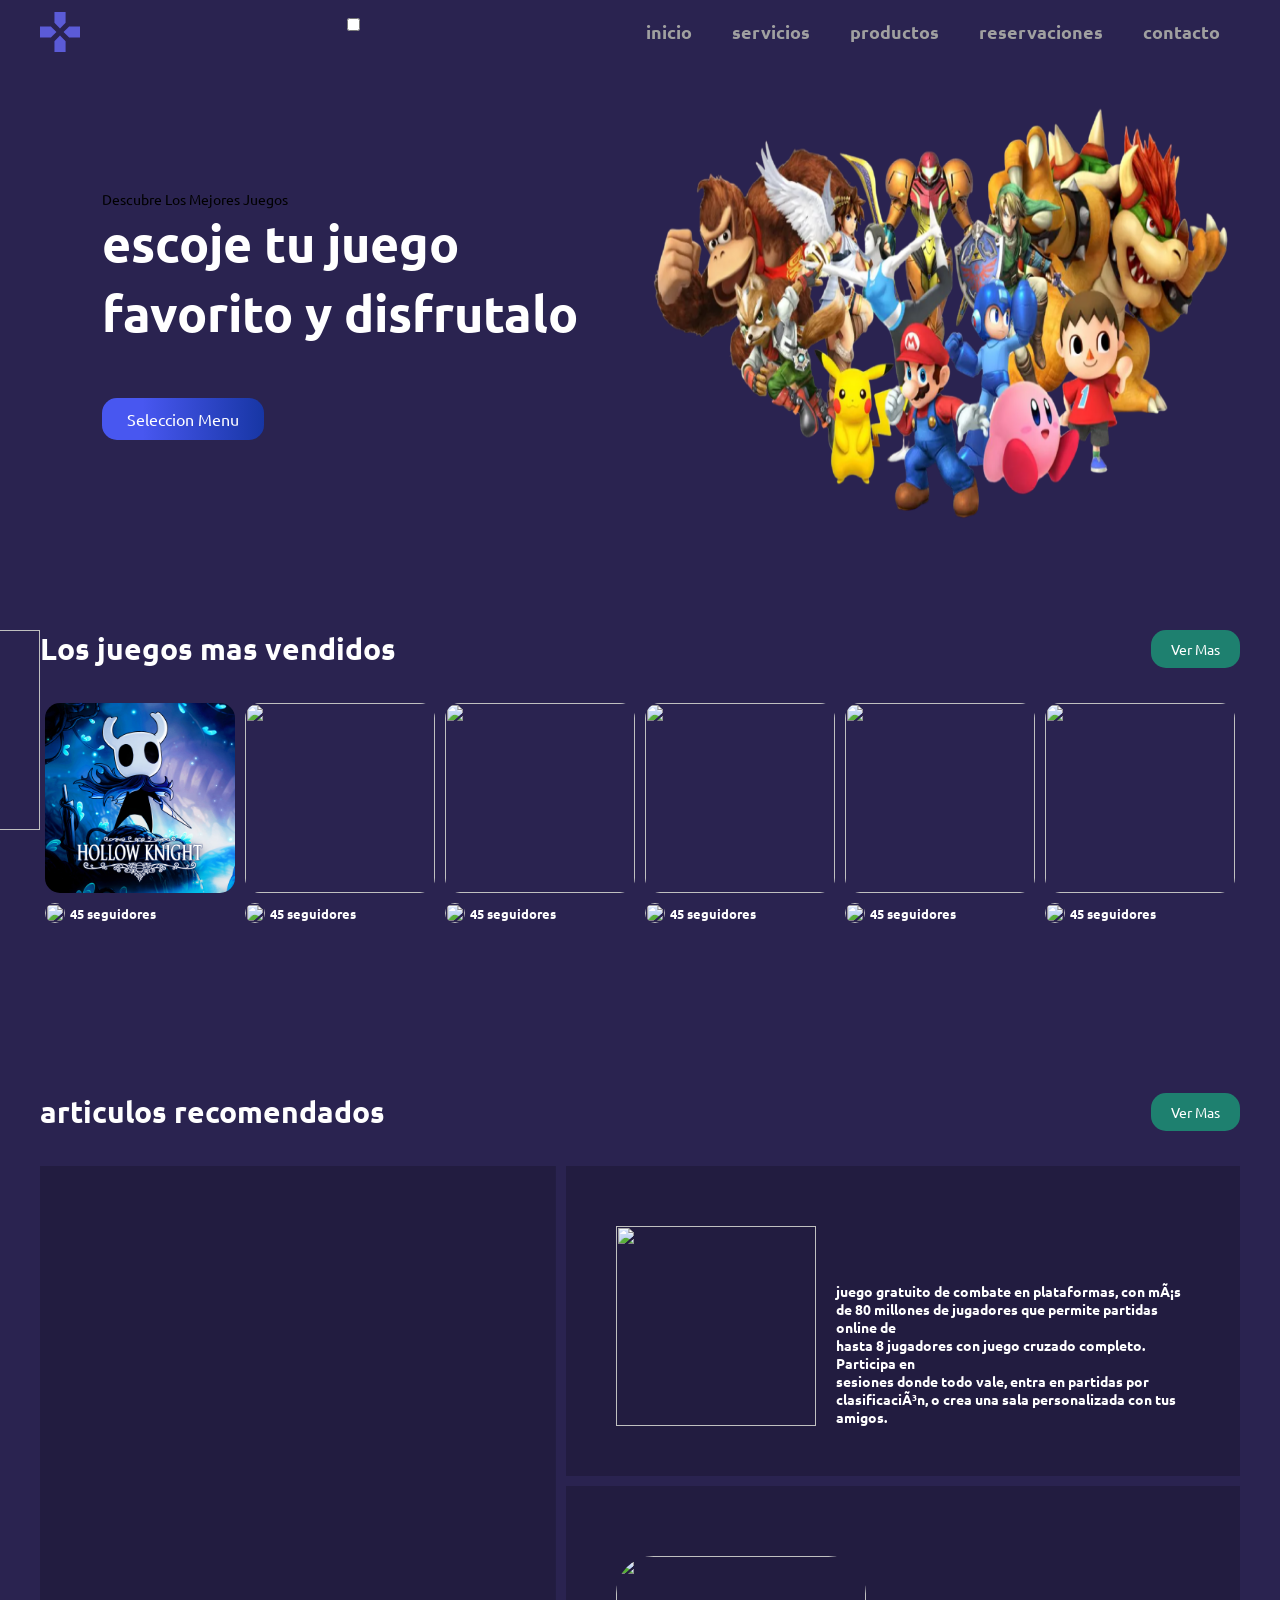
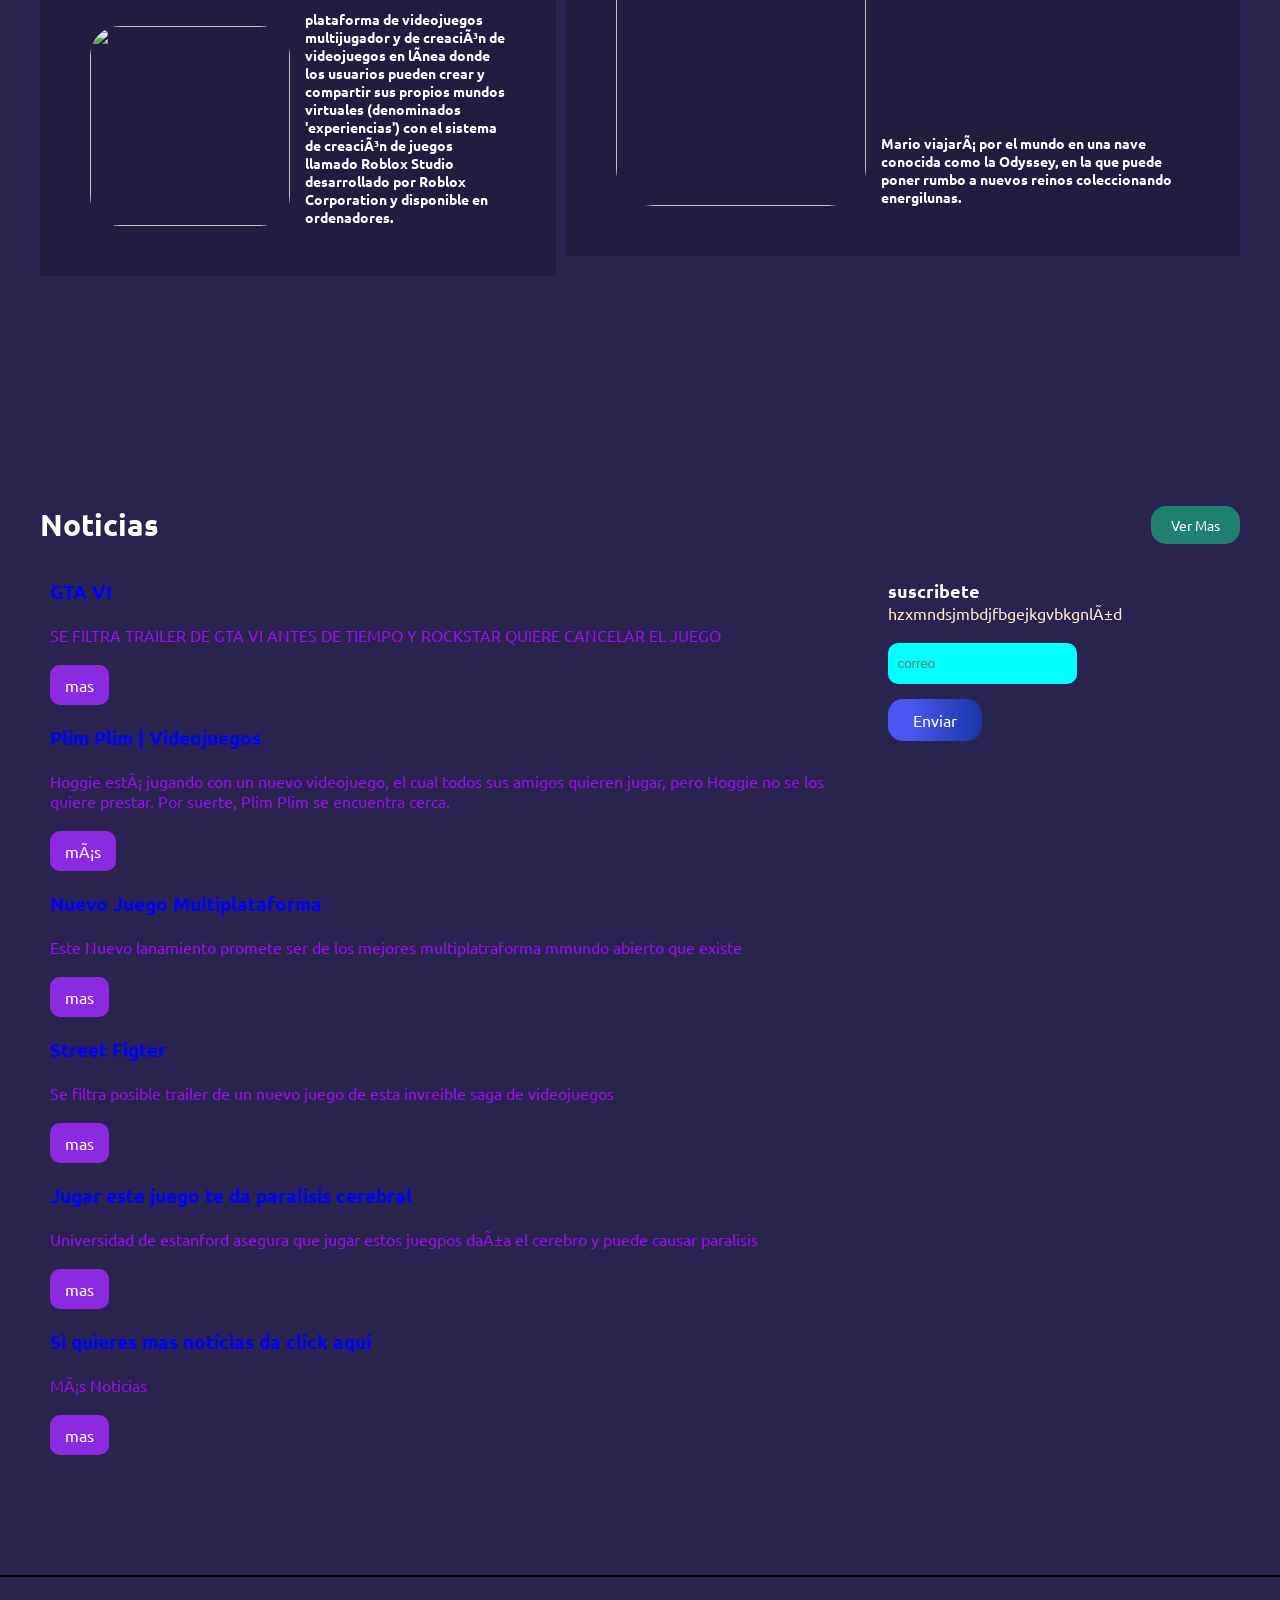
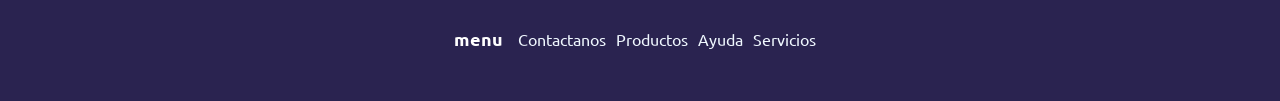
==== index.html @ b3332487 "Subo landing page de videojuegos Proyecto inicial creado con HTML y CSS para practicar diseño visual" ====
<DOCTYPE HTML>  
    <html lang="es">  
        <head>  
            <meta charset="UTF-5">  
            <meta http-equiv="X-UA-COMPATIBLE" content="IE=edge">  
            <meta name="viewport" content="width=device-width, initial-scale=1.0">  
            <title>document</title>  
        <link rel="stylesheet" href="css.css">  
        </head>  
        <body>  
           <header class="header">  
            <div class="menu container">  
                <A href="#" class="logo"><img src="images/logo.svg" alt=""></A>  
                <input type="checkbox" id="menu"/>  
                <label for="menu">  
            <img src="images/menu.png" class="menu-icono" alt="">  
        </label>  
        <nav class="navbar">  
            <ul>  
                <li><a href="#">inicio</a></li>  
                <li><a href="#">servicios</a></li>  
                <li><a href="#">productos</a></li>  
                <li><a href="#">reservaciones</a></li>  
                <li><a href="#">contacto</a></li>  
            </ul>  
        </nav>  
    </div>  
    <div class="header-content container">  
        <div class="header-txt">  
            <span>descubre los mejores juegos</span>  
            <h1>escoje tu juego <br>favorito y disfrutalo</h1>  
            <a href="#" class="btn-1">seleccion menu</a>  
        </div>  
        <div class="header-img"> 
            <img src="images/right.png" alt="">  
        </div>  
        </div>  
    </div>  
           </header>  
            <section class="games container">  
              <img class="ba" src="Images/ba.png" alt="">  
              <div class="txt">  
                <h2>Los juegos mas vendidos</h2>  
                <a href="#" class="btn-2">ver mas</a>  
              </div>  
              <div class="games-content">  
                <div class="game">  
                    <img src="Hollow.jpg" alt="">  
                    <div class="follo">  
                      <img src="Images/heart.svg" alt="">  
                      <h3>45 seguidores</h3>  
                    </div>  
                </div>  
                <div class="game">  
                    <img src="Images/g2.jpg" alt="">  
                    <div class="follo">  
                      <img src="Images/heart.svg" alt="">  
                      <h3>45 seguidores</h3>  
                    </div>  
                </div>  
                <div class="game">  
                    <img src="Images/g3.jpg" alt="">  
                    <div class="follo">  
                      <img src="Images/heart.svg" alt=""> 
                      <h3>45 seguidores</h3>  
                    </div>  
                </div>  
                <div class="game">  
                    <img src="Images/g4.jpg" alt="">  
                    <div class="follo">  
                      <img src="Images/heart.svg" alt="">  
                      <h3>45 seguidores</h3>  
                    </div>  
                </div>  
                <div class="game">  
                    <img src="Images/g5.jpg" alt="">  
                    <div class="follo">  
                      <img src="Images/heart.svg" alt="">  
                      <h3>45 seguidores</h3>  
                    </div> 
                </div>  
                <div class="game">  
                    <img src="Images/g6.jpg" alt="">  
                    <div class="follo">  
                      <img src="Images/heart.svg" alt="">  
                      <h3>45 seguidores</h3>  
                    </div>  
                </div>  
              </div>  
            </section>  
            <section class="about container">  
                <div class="txt">  
                    <h2>articulos recomendados</h2>  
                    <a href="#" class="btn-2">ver mas</a>  
                </div>   
             <div class="about-content">  
                <div class="about-1" >  
                    <img src="https://th.bing.com/th/id/R.17e11e2ec223cbcc579d21d61882bbfc?rik=LZdtFxlEjR3U7g&pid=ImgRaw&r=0 " alt="">  
                    <h3>  
                        plataforma de videojuegos multijugador y de creación de videojuegos en línea donde los usuarios pueden crear y compartir  
                        sus propios mundos virtuales (denominados 'experiencias') 
                        con el sistema de creación de juegos llamado Roblox Studio desarrollado por Roblox Corporation y disponible en ordenadores. 
                    </h3>  
                </div>  
            <div class="about-2">  
                <div class="about-in1">  
                    <img src="https://th.bing.com/th/id/R.16b17fae5c37e7edd2fd2500fa92f9f0?rik=dknjTC752KZqug&pid=ImgRaw&r=0" alt="">  
                    <h3>  
                        juego gratuito de combate en plataformas, con más de 80 millones de jugadores que permite partidas online de<br> 
                        hasta 8 jugadores con juego cruzado completo. Participa en<br> 
                        sesiones donde todo vale, entra en partidas por clasificación, o crea una sala personalizada con tus amigos. 
                    </h3>  
                </div>  
                <div class="about-in2">  
                    <img src="https://th.bing.com/th/id/OIP.fhoIs8cvXvjyx6kWpCyKAwHaEt?rs=1&pid=ImgDetMain" alt="">  
                    <h3>  
                        Mario viajará por el mundo en una nave conocida como la Odyssey, 
                        en la que puede poner rumbo a nuevos reinos coleccionando energilunas. 
                    </h3>  
                </div>  
            </div>   
            </div>  
            </section>  
            <section class="news container">  
                <div class="txt">  
                    <h2>Noticias</h2> 
                    <a href="#" class="btn-2">ver mas</a>  
                </div>  

 

                <div class="news-content">  

 

                    <div class="news-txt">  

 

                        <div class="news-1">  

 

                        <img src="Images/n1.jpg" alt="">  

 

                        <div class="news-right">  

 

                            <h3>GTA VI </h3>  

 

                            <p>  

 

                                SE FILTRA TRAILER DE GTA VI ANTES DE TIEMPO Y ROCKSTAR QUIERE CANCELAR EL JUEGO  

 

                            </p>  

 

                            <a href="#" class="btn-3">mas</a>  

 

                        </div>  

 

                    </div>  

 

                    <div class="news-1">  

 

                        <img src="Images/n2.jpg" alt="">  

 

                        <div class="news-right">  

 

                            <h3>Plim Plim | Videojuegos 

                            </h3>  

 

                            <p>  

 

                                Hoggie está jugando con un nuevo videojuego, el cual todos sus amigos quieren jugar, pero Hoggie no se los quiere prestar. Por suerte, Plim Plim se encuentra cerca.  

 

                            </p>  

 

                            <a href="#" class="btn-3">más</a>  

 

                        </div>  

 

                    </div>  

 

                    <div class="news-1">  

 

                        <img src="Images/n3.jpg" alt="">  

 

                        <div class="news-right">  

 

                            <h3>Nuevo Juego Multiplataforma</h3>  

 

                            <p>  

 

                                Este Nuevo lanamiento promete ser de los mejores multiplatraforma mmundo abierto que existe 

                            </p>  

 

                            <a href="#" class="btn-3">mas</a>  

 

                        </div>  

 

                    </div>  

 

                    <div class="news-1">  

 

                        <img src="Images/n4.jpg" alt="">  

 

                        <div class="news-right">  

 

                            <h3>Street Figter </h3>  

 

                            <p>  

 

                                Se filtra posible trailer de un nuevo juego de esta invreible saga de videojuegos  

 

                            </p>  

 

                            <a href="#" class="btn-3">mas</a>  

 

                        </div>  

 

                    </div>  

 

                    <div class="news-1">  

 

                        <img src="Images/n5.jpg" alt="">  

 

                        <div class="news-right">  

 

                            <h3>Jugar este juego te da paralisis cerebral</h3>  

 

                            <p>  

 

                               Universidad de estanford asegura que jugar estos juegpos daña el cerebro y puede causar paralisis 

 

                            </p>  

 

                            <a href="#" class="btn-3">mas</a>  

 

                        </div>  
                    </div>  
                    <div class="news-1">  
                        <img src="" alt="">  
                        <div class="news-right">  
                            <h3>Si quieres mas noticias da click aqui</h3>  
                            <p>  
                                Más Noticias  
                            </p>  
                            <a href="#" class="btn-3">mas</a>  
                        </div>  
                    </div>  
                    </div>  
                    <div class="news-form">  
                        <h3>suscribete</h3>  
                        <p>  
                            hzxmndsjmbdjfbgejkgvbkgnlñd 
                        </p>  
                        <form>  
                            <input type="email" placeholder="correo">  
                            <a href="#" class="btn-1">enviar</a>  
                        </form>  
                    </div>  
                </div>  
            </section>  
            <hr>  
            <footer class="footer container">  
                <h3>menu</h3>  
                <ul>  
                    <li><a href="#">Contactanos</a></li>  
                    <li><a href="#">Productos</a></li>  
                    <li><a href="#">Ayuda</a></li>  
                    <li><a href="#">Servicios</a></li>  
                </ul>  
            </footer>   
        </body>  
</html>
---- css.css ----
@import url('https://fonts.googleapis.com/css2?family=Jersey+25&family=Oswald:wght@200..700&family=Ubuntu:ital,wght@0,300;0,400;0,500;0,700;1,300;1,400;1,500;1,700&display=swap');

* {
    margin: 0;
    padding: 0;
    box-sizing: border-box;
    text-decoration: none;
    list-style: none;
}

body {
    font-family: "Ubuntu", sans-serif;
    background-color: #261f4dfa;
}

.container {
    max-width: 1200px;
    margin: 0 auto;
}

.header {
    background-image: url(https://th.bing.com/th/id/OIP.W6epAGz4BQ7V-5rC-h4x8gHaEK?rs=1&pid=ImgDetMain);
    background-position: center bottom;
    background-repeat: no-repeat;
    background-size: cover;
    display: flex;
    align-items: center;
    min-height: 70vh;
}

.menu {
    position: absolute;
    top: 0;
    left: 0;
    right: 0;
    display: flex;
    align-items: center;
    justify-content: space-between;
}

.menu .navbar ul li {
    position: relative;
    float: left;
}

.menu .navbar ul li a {
    font-size: 18px;
    padding: 20px;
    color: #a0a0a0;
    display: block;
    font-weight: 600;
}

.menu .navbar ul li a:hover {
    color: rgb(201, 166, 14);
}

.menu-icono {
    width: 25px;
}

.menu label {
    cursor: pointer;
    display: none;
}

.header-content {
    display: flex;
    align-items: center;
}

.header-txt {
    width: 50%;
}

.header-txt span {
    font-size: 14px;
    color: black;
    text-transform: capitalize;
}

.header-txt h1 {
    font-size: 50px;
    line-height: 70px;
    color: white;
    margin-bottom: 50px;
}

.btn-1 {
    display: inline-block;
    padding: 11px 25px;
    text-transform: capitalize;
    color: white;
    background: linear-gradient(
        90deg,
        rgba(72, 87, 240, 1) 25%,
        rgba(23, 54, 164, 1) 100%
    );
    border-radius: 15px;
}

.header-img {
    width: 50%;
}

.header-img img {
    border-radius: 15%;
    height: 500px;
    width: 600px;
}

.games {
    padding: 0 0 50px 0;
    position: relative;
}

.ba {
    width: 250px;
    height: 200px;
    position: absolute;
    left: -250px;
    z-index: -1;
}

.txt {
    display: flex;
    align-items: center;
    justify-content: space-between;
    margin-bottom: 35px;
}

.txt h2 {
    font-size: 30px;
    color: white;
}

.games-content {
    display: flex;
}

.game img {
    margin: 0 5px;
    width: 190px;
    border-radius: 15px;
}

.follo {
    margin-top: 10px;
    display: flex;
    align-items: center;
}

.follo img {
    width: 20px;
}

.follo h3 {
    color: white;
    font-size: 13px;
}

.btn-2 {
    display: inline-block;
    padding: 10px 20px;
    background-color: rgb(30, 128, 111);
    color: white;
    font-size: 14px;
    text-transform: capitalize;
    border-radius: 15px;
}

/* About */

.about {
    padding: 120px 0;
}

.about-content {
    display: flex;
}

.about-1 {
    width: 70%;
    background-image: linear-gradient(
        rgba(0, 0, 0, 0.2),
        rgba(0, 0, 0, 0.2)
    ), url(https://th.bing.com/th?id=OIF.WXCmYCtsEUe0hRF%2bIf%2bKBA&rs=1&pid=ImgDetMain);
    background-position: center center;
    background-repeat: no-repeat;
    background-size: cover;
    padding: 50px;
    display: flex;
    align-items: end;
    height: 710px;
    margin-bottom: 10px;
}

.about-1 img {
    border-radius: 15%;
    width: 200px;
}

.about-1 h3 {
    font-size: 14px;
    color: white;
    margin-left: 15px;
}

.about-2 {
    width: 1200px;
    margin-left: 10px;
}

.about-in1 {
    background-image: linear-gradient(
        rgba(0, 0, 0, 0.2),
        rgba(0, 0, 0, 0.2)
    ), url(https://th.bing.com/th/id/R.0557a0026e5b852495b487da1f0e2bef?rik=xLrku5mPx3csLA&pid=ImgRaw&r=0);
    background-position: center center;
    background-repeat: no-repeat;
    background-size: cover;
    padding: 50px;
    display: flex;
    align-items: end;
    height: 310px;
    margin-bottom: 10px;
}

.about-in1 img {
    width: 200px;
    height: 200px;
}

.about-in1 h3 {
    font-size: 14px;
    color: white;
    margin-left: 20px;
}

.about-in2 {
    background-image: linear-gradient(
        rgba(0, 0, 0, 0.2),
        rgba(0, 0, 0, 0.2)
    ), url(https://th.bing.com/th/id/OIP.byUlwqlRcIad39Aial6j9QHaEc?rs=1&pid=ImgDetMain);
    background-position: center center;
    background-repeat: no-repeat;
    background-size: cover;
    padding: 50px;
    display: flex;
    align-items: end;
    height: 370px;
    margin-bottom: 10px;
}

.about-in2 img {
    width: 250px;
    border-radius: 15%;
}

.about-in2 h3 {
    font-size: 14px;
    color: white;
    margin-left: 15px;
}

/* News */

.news {
    padding: 100px 0;
}

.news-content {
    display: flex;
}

.news-txt {
    width: 70%;
    margin-right: 25px;
}

.news-1 {
    display: flex;
    margin-bottom: 20px;
}

.news-1 img {
    border-radius: 15px;
}

.news-form {
    width: 30%;
}

.news-right {
    margin-left: 10px;
}

.news-right h3 {
    color: blue;
    margin-bottom: 20px;
}

.news-right p {
    font-size: 16px;
    color: rgb(150, 16, 240);
    margin-bottom: 20px;
}

.btn-3 {
    display: inline-block;
    padding: 10px 15px;
    color: white;
    background-color: blueviolet;
    border-radius: 10px;
}

.news-form h3 {
    font-size: 18px;
    color: white;
}

.news-form p {
    font-size: 16px;
    color: blanchedalmond;
    margin-bottom: 20px;
}

input {
    padding: 13px 10px;
    outline: none;
    background-color: aqua;
    border: none;
    border-radius: 10px;
    margin-bottom: 15px;
    color: white;
    display: block;
}

hr {
    border: 1px solid black;
}

/* Footer */

.footer {
    padding: 50px 0;
    display: flex;
    align-items: center;
    justify-content: center;
}

.footer h3 {
    color: white;
    font-size: 18px;
    margin-right: 15px;
}

.footer ul {
    display: flex;
}

.footer a {
    color: aliceblue;
    text-transform: capitalize;
    margin-right: 10px;
}

.footer a:hover {
    color: white;
}

@media (max-width: 991px) {
    .menu {
        padding: 30px;
    }

    .menu label {
        display: initial;
    }

    .menu .navbar {
        position: absolute;
        top: 100%;
        left: 0;
        right: 0;
        background-color: slategrey;
        display: none;
    }

    .menu .navbar ul li {
        width: 100%;
    }

    #menu:checked ~ .navbar {
        display: initial;
    }

    .header {
        min-height: 0vh;
    }

    .header-content {
        flex-direction: column;
        padding: 100px 30px 30px 30px;
    }

    .header-txt {
        width: 100%;
        text-align: center;
    }

    .header-txt h1 {
        margin-bottom: 15px;
    }

    .header-img {
        width: 100%;
    }

    .header-img img {
        width: 100px;
        height: 300px;
    }

    .games {
        padding: 30px;
    }

    .ba {
        display: none;
    }

    .games-content {
        flex-direction: column;
        align-items: center;
    }

    .game {
        margin-bottom: 15px;
    }

    .btn-2 {
        width: 110px;
    }

    .about {
        padding: 30px;
    }

    .about-content {
        flex-direction: column;
    }

    .about-1 {
        width: 100%;
        margin-bottom: 10px;
    }

    .about-2 {
        width: 100%;
        margin-left: 0;
    }

    .news {
        padding: 30px;
    }

    .news-content {
        flex-direction: column;
    }

    .news-txt {
        width: 100%;
        margin-right: 0;
    }

    .news-form {
        width: 100%;
        text-align: center;
        display: flex;
        flex-direction: column;
        align-items: center;
    }

    .news-1 {
        flex-direction: column;
    }
}
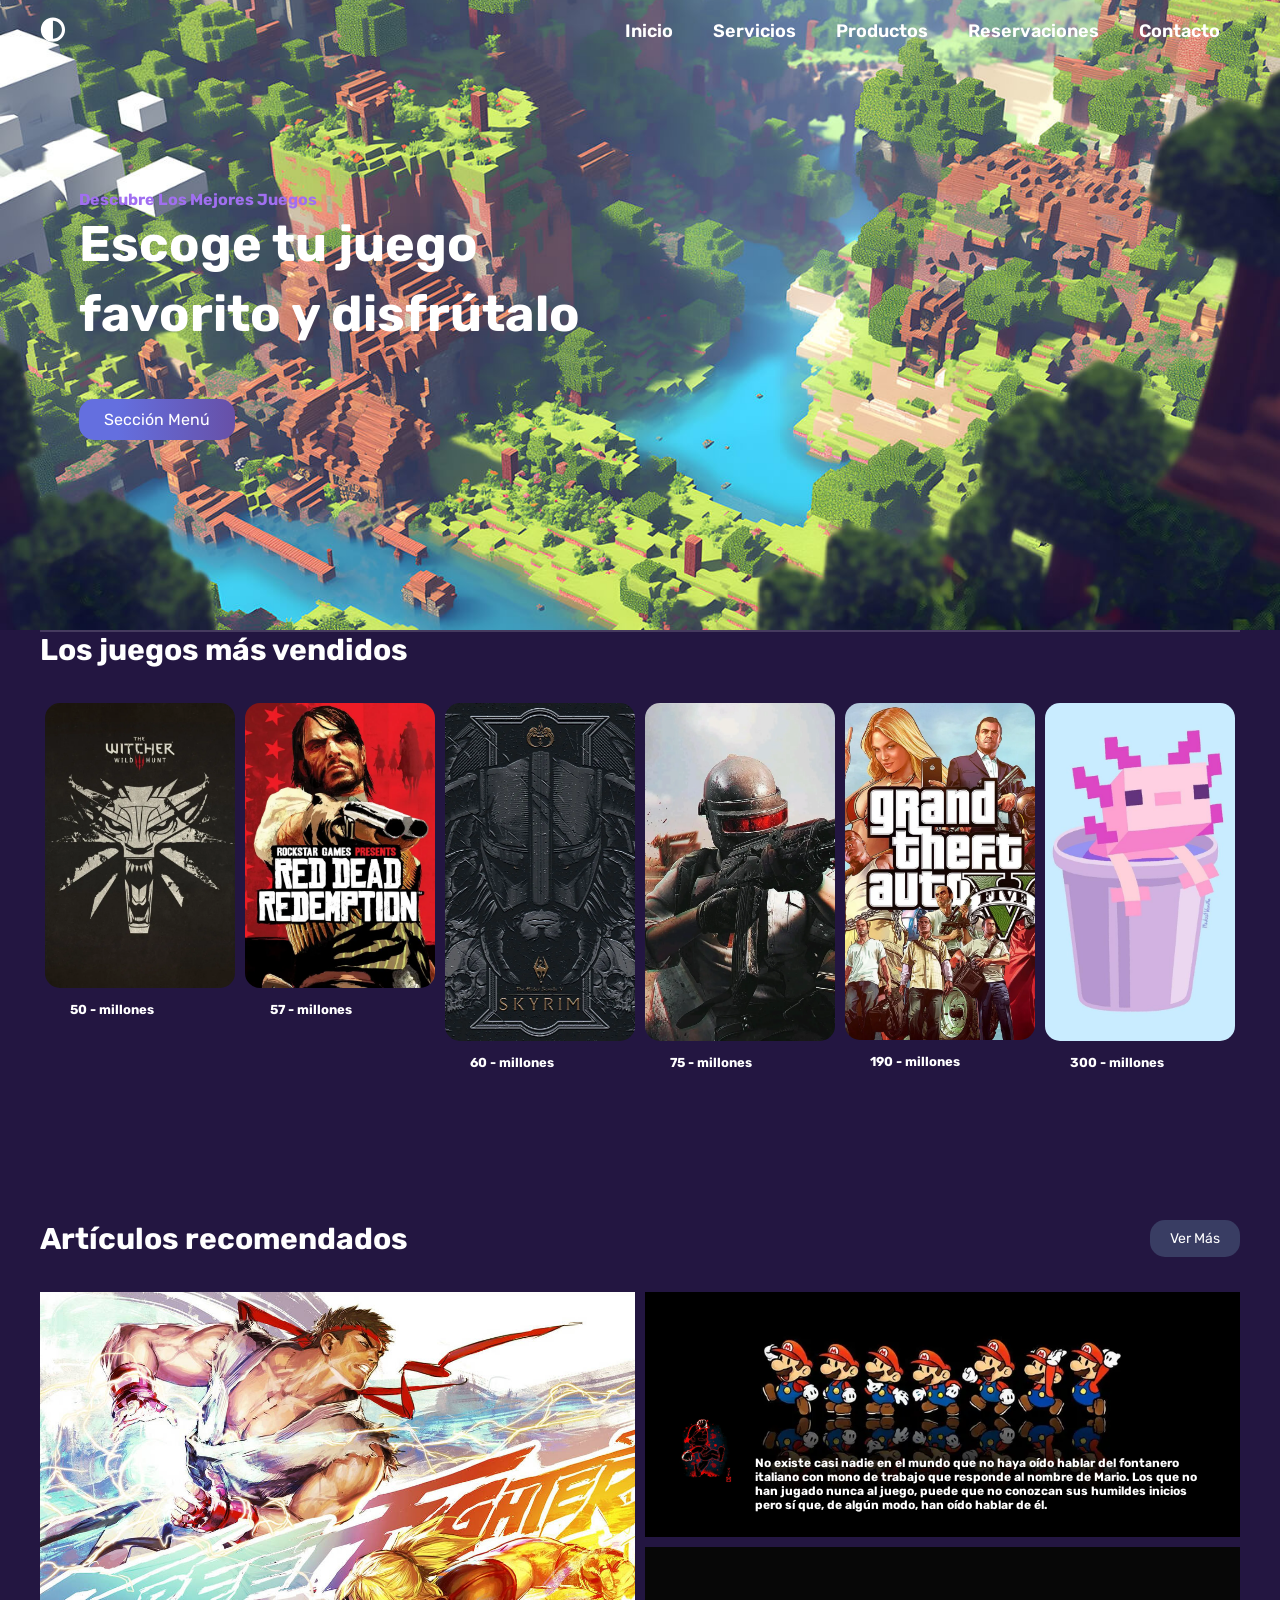
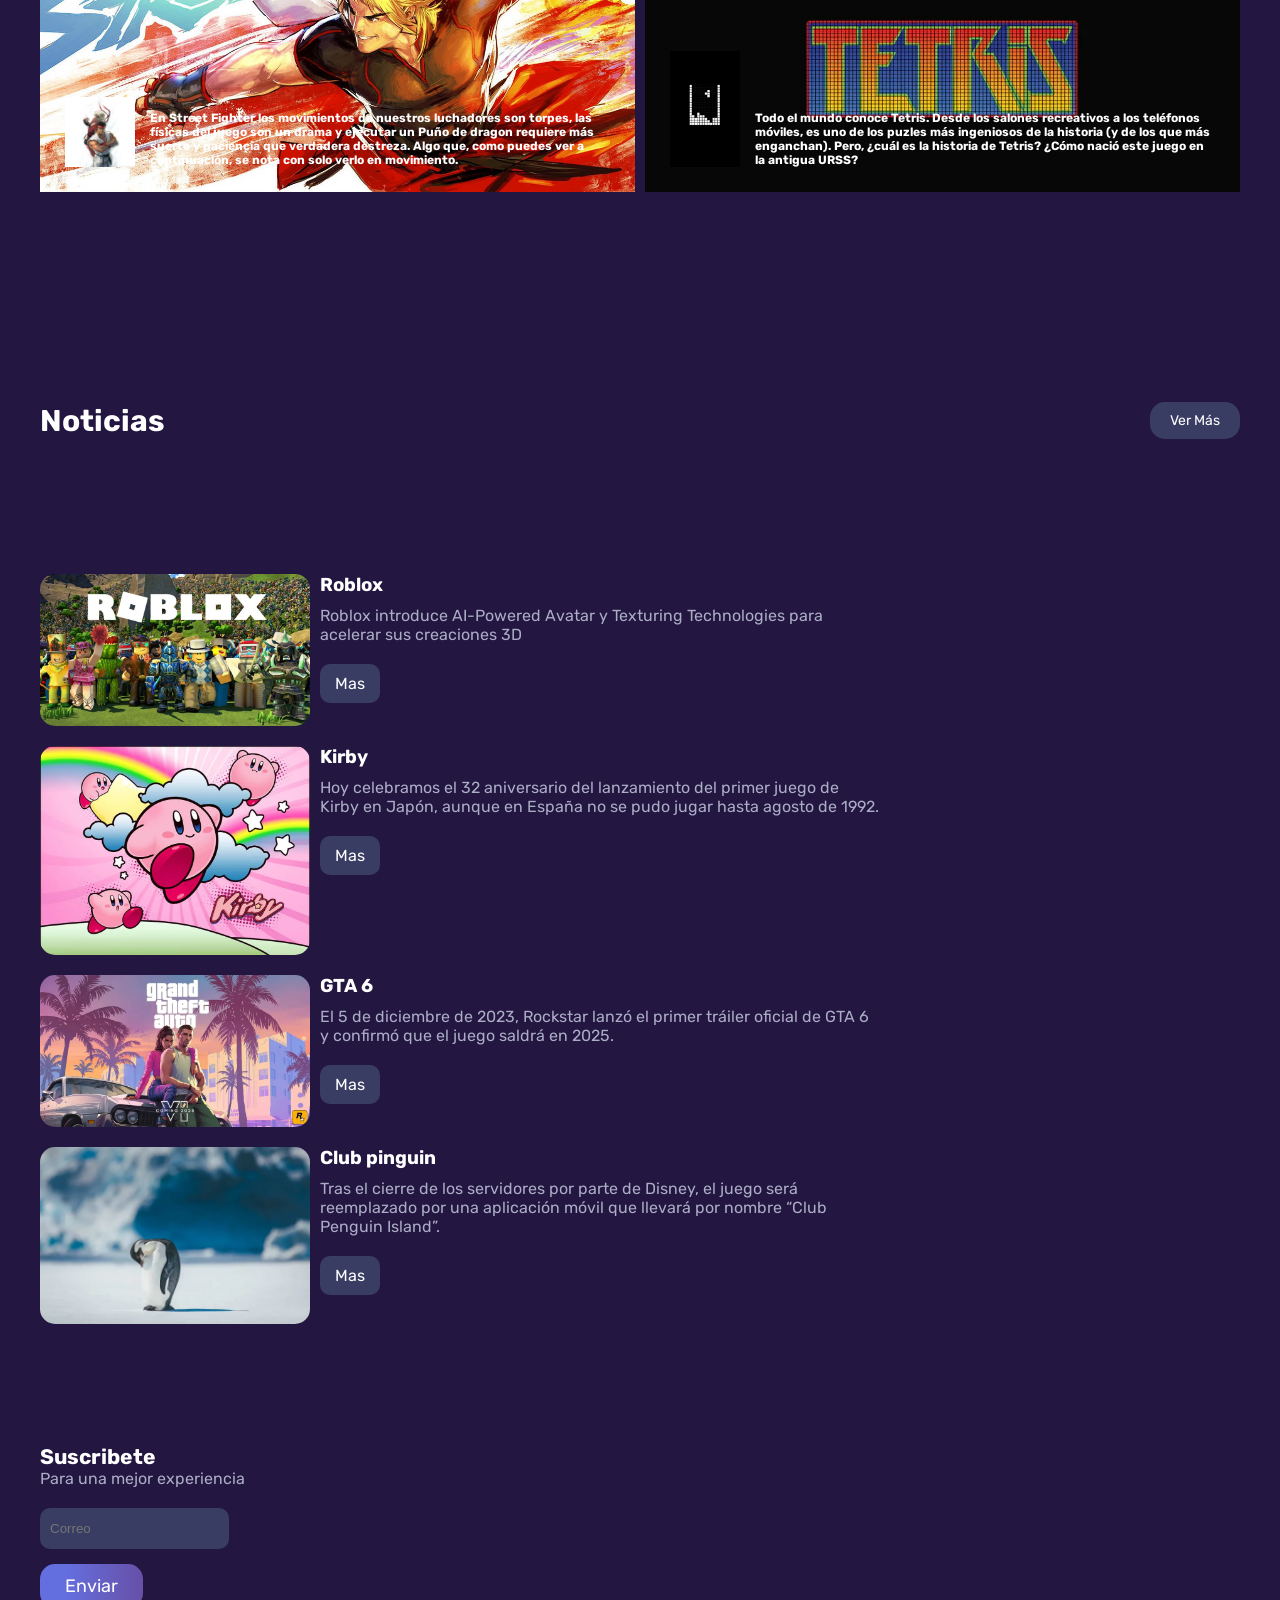
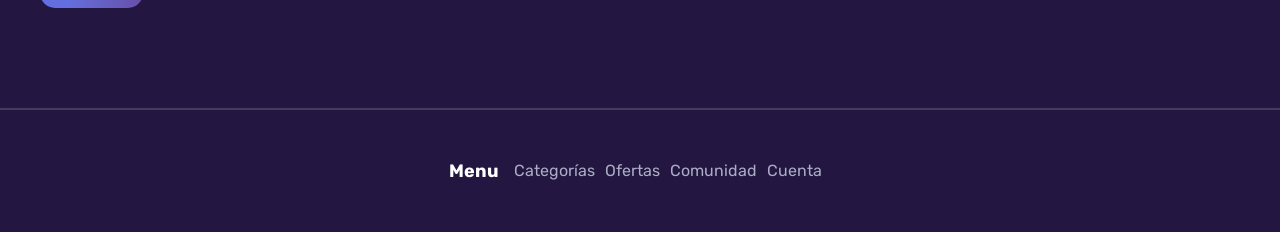
==== commit c4b3e1d7: "Add files via upload" ====
--- a/index.html
+++ b/index.html
@@ -1,368 +1,209 @@
-<DOCTYPE HTML>  
-    <html lang="es">  
-        <head>  
-            <meta charset="UTF-5">  
-            <meta http-equiv="X-UA-COMPATIBLE" content="IE=edge">  
-            <meta name="viewport" content="width=device-width, initial-scale=1.0">  
-            <title>document</title>  
-        <link rel="stylesheet" href="css.css">  
-        </head>  
-        <body>  
-           <header class="header">  
-            <div class="menu container">  
-                <A href="#" class="logo"><img src="images/logo.svg" alt=""></A>  
-                <input type="checkbox" id="menu"/>  
-                <label for="menu">  
-            <img src="images/menu.png" class="menu-icono" alt="">  
-        </label>  
-        <nav class="navbar">  
-            <ul>  
-                <li><a href="#">inicio</a></li>  
-                <li><a href="#">servicios</a></li>  
-                <li><a href="#">productos</a></li>  
-                <li><a href="#">reservaciones</a></li>  
-                <li><a href="#">contacto</a></li>  
-            </ul>  
-        </nav>  
-    </div>  
-    <div class="header-content container">  
-        <div class="header-txt">  
-            <span>descubre los mejores juegos</span>  
-            <h1>escoje tu juego <br>favorito y disfrutalo</h1>  
-            <a href="#" class="btn-1">seleccion menu</a>  
-        </div>  
-        <div class="header-img"> 
-            <img src="images/right.png" alt="">  
-        </div>  
-        </div>  
-    </div>  
-           </header>  
-            <section class="games container">  
-              <img class="ba" src="Images/ba.png" alt="">  
-              <div class="txt">  
-                <h2>Los juegos mas vendidos</h2>  
-                <a href="#" class="btn-2">ver mas</a>  
-              </div>  
-              <div class="games-content">  
-                <div class="game">  
-                    <img src="Hollow.jpg" alt="">  
-                    <div class="follo">  
-                      <img src="Images/heart.svg" alt="">  
-                      <h3>45 seguidores</h3>  
-                    </div>  
-                </div>  
-                <div class="game">  
-                    <img src="Images/g2.jpg" alt="">  
-                    <div class="follo">  
-                      <img src="Images/heart.svg" alt="">  
-                      <h3>45 seguidores</h3>  
-                    </div>  
-                </div>  
-                <div class="game">  
-                    <img src="Images/g3.jpg" alt="">  
-                    <div class="follo">  
-                      <img src="Images/heart.svg" alt=""> 
-                      <h3>45 seguidores</h3>  
-                    </div>  
-                </div>  
-                <div class="game">  
-                    <img src="Images/g4.jpg" alt="">  
-                    <div class="follo">  
-                      <img src="Images/heart.svg" alt="">  
-                      <h3>45 seguidores</h3>  
-                    </div>  
-                </div>  
-                <div class="game">  
-                    <img src="Images/g5.jpg" alt="">  
-                    <div class="follo">  
-                      <img src="Images/heart.svg" alt="">  
-                      <h3>45 seguidores</h3>  
-                    </div> 
-                </div>  
-                <div class="game">  
-                    <img src="Images/g6.jpg" alt="">  
-                    <div class="follo">  
-                      <img src="Images/heart.svg" alt="">  
-                      <h3>45 seguidores</h3>  
-                    </div>  
-                </div>  
-              </div>  
-            </section>  
-            <section class="about container">  
-                <div class="txt">  
-                    <h2>articulos recomendados</h2>  
-                    <a href="#" class="btn-2">ver mas</a>  
-                </div>   
-             <div class="about-content">  
-                <div class="about-1" >  
-                    <img src="https://th.bing.com/th/id/R.17e11e2ec223cbcc579d21d61882bbfc?rik=LZdtFxlEjR3U7g&pid=ImgRaw&r=0 " alt="">  
-                    <h3>  
-                        plataforma de videojuegos multijugador y de creación de videojuegos en línea donde los usuarios pueden crear y compartir  
-                        sus propios mundos virtuales (denominados 'experiencias') 
-                        con el sistema de creación de juegos llamado Roblox Studio desarrollado por Roblox Corporation y disponible en ordenadores. 
-                    </h3>  
-                </div>  
-            <div class="about-2">  
-                <div class="about-in1">  
-                    <img src="https://th.bing.com/th/id/R.16b17fae5c37e7edd2fd2500fa92f9f0?rik=dknjTC752KZqug&pid=ImgRaw&r=0" alt="">  
-                    <h3>  
-                        juego gratuito de combate en plataformas, con más de 80 millones de jugadores que permite partidas online de<br> 
-                        hasta 8 jugadores con juego cruzado completo. Participa en<br> 
-                        sesiones donde todo vale, entra en partidas por clasificación, o crea una sala personalizada con tus amigos. 
-                    </h3>  
-                </div>  
-                <div class="about-in2">  
-                    <img src="https://th.bing.com/th/id/OIP.fhoIs8cvXvjyx6kWpCyKAwHaEt?rs=1&pid=ImgDetMain" alt="">  
-                    <h3>  
-                        Mario viajará por el mundo en una nave conocida como la Odyssey, 
-                        en la que puede poner rumbo a nuevos reinos coleccionando energilunas. 
-                    </h3>  
-                </div>  
-            </div>   
-            </div>  
-            </section>  
-            <section class="news container">  
-                <div class="txt">  
-                    <h2>Noticias</h2> 
-                    <a href="#" class="btn-2">ver mas</a>  
-                </div>  
-
- 
-
-                <div class="news-content">  
-
- 
-
-                    <div class="news-txt">  
-
- 
-
-                        <div class="news-1">  
-
- 
-
-                        <img src="Images/n1.jpg" alt="">  
-
- 
-
-                        <div class="news-right">  
-
- 
-
-                            <h3>GTA VI </h3>  
-
- 
-
-                            <p>  
-
- 
-
-                                SE FILTRA TRAILER DE GTA VI ANTES DE TIEMPO Y ROCKSTAR QUIERE CANCELAR EL JUEGO  
-
- 
-
-                            </p>  
-
- 
-
-                            <a href="#" class="btn-3">mas</a>  
-
- 
-
-                        </div>  
-
- 
-
-                    </div>  
-
- 
-
-                    <div class="news-1">  
-
- 
-
-                        <img src="Images/n2.jpg" alt="">  
-
- 
-
-                        <div class="news-right">  
-
- 
-
-                            <h3>Plim Plim | Videojuegos 
-
-                            </h3>  
-
- 
-
-                            <p>  
-
- 
-
-                                Hoggie está jugando con un nuevo videojuego, el cual todos sus amigos quieren jugar, pero Hoggie no se los quiere prestar. Por suerte, Plim Plim se encuentra cerca.  
-
- 
-
-                            </p>  
-
- 
-
-                            <a href="#" class="btn-3">más</a>  
-
- 
-
-                        </div>  
-
- 
-
-                    </div>  
-
- 
-
-                    <div class="news-1">  
-
- 
-
-                        <img src="Images/n3.jpg" alt="">  
-
- 
-
-                        <div class="news-right">  
-
- 
-
-                            <h3>Nuevo Juego Multiplataforma</h3>  
-
- 
-
-                            <p>  
-
- 
-
-                                Este Nuevo lanamiento promete ser de los mejores multiplatraforma mmundo abierto que existe 
-
-                            </p>  
-
- 
-
-                            <a href="#" class="btn-3">mas</a>  
-
- 
-
-                        </div>  
-
- 
-
-                    </div>  
-
- 
-
-                    <div class="news-1">  
-
- 
-
-                        <img src="Images/n4.jpg" alt="">  
-
- 
-
-                        <div class="news-right">  
-
- 
-
-                            <h3>Street Figter </h3>  
-
- 
-
-                            <p>  
-
- 
-
-                                Se filtra posible trailer de un nuevo juego de esta invreible saga de videojuegos  
-
- 
-
-                            </p>  
-
- 
-
-                            <a href="#" class="btn-3">mas</a>  
-
- 
-
-                        </div>  
-
- 
-
-                    </div>  
-
- 
-
-                    <div class="news-1">  
-
- 
-
-                        <img src="Images/n5.jpg" alt="">  
-
- 
-
-                        <div class="news-right">  
-
- 
-
-                            <h3>Jugar este juego te da paralisis cerebral</h3>  
-
- 
-
-                            <p>  
-
- 
-
-                               Universidad de estanford asegura que jugar estos juegpos daña el cerebro y puede causar paralisis 
-
- 
-
-                            </p>  
-
- 
-
-                            <a href="#" class="btn-3">mas</a>  
-
- 
-
-                        </div>  
-                    </div>  
-                    <div class="news-1">  
-                        <img src="" alt="">  
-                        <div class="news-right">  
-                            <h3>Si quieres mas noticias da click aqui</h3>  
-                            <p>  
-                                Más Noticias  
-                            </p>  
-                            <a href="#" class="btn-3">mas</a>  
-                        </div>  
-                    </div>  
-                    </div>  
-                    <div class="news-form">  
-                        <h3>suscribete</h3>  
-                        <p>  
-                            hzxmndsjmbdjfbgejkgvbkgnlñd 
-                        </p>  
-                        <form>  
-                            <input type="email" placeholder="correo">  
-                            <a href="#" class="btn-1">enviar</a>  
-                        </form>  
-                    </div>  
-                </div>  
-            </section>  
-            <hr>  
-            <footer class="footer container">  
-                <h3>menu</h3>  
-                <ul>  
-                    <li><a href="#">Contactanos</a></li>  
-                    <li><a href="#">Productos</a></li>  
-                    <li><a href="#">Ayuda</a></li>  
-                    <li><a href="#">Servicios</a></li>  
-                </ul>  
-            </footer>   
-        </body>  
+<!DOCTYPE html>
+<html lang="en">
+<head>
+    <meta charset="UTF-8">
+    <meta name="viewport" content="width=device-width, initial-scale=1.0">
+    <title>XD</title><link rel="stylesheet" href="css.css">
+</head>
+<body>
+    <header class="header">
+        <div class="menu container">
+          <a href="#" class="logo"> <img src="logo.svg" alt="" /></a>
+          <input type="checkbox" id="menu" />
+          <label for="menu">
+            <img src="menu2.png" class="menu-icono" alt="" />
+          </label>
+          <nav class="navbar">
+            <ul>
+              <li><a href="#">Inicio</a></li>
+              <li><a href="#">Servicios</a></li>
+              <li><a href="#">Productos</a></li>
+              <li><a href="#">Reservaciones</a></li>
+              <li><a href="#">Contacto</a></li>
+            </ul>
+          </nav>
+        </div>
+    <div class="header-content container">
+        <div class="header-txt">
+            <span><b>Descubre los mejores juegos</b></span>
+            <h1>Escoge tu juego <br> favorito y disfrútalo</h1>
+            <a href="#" class="btn-1">Sección menú</a>
+        </div>
+        
+    </div>
+</header>
+ 
+<section class="games container">
+    
+    <hr>
+    <div class="txt">
+        <h2>Los juegos más vendidos</h2>
+        <a href="#"></a>
+    </div>
+    <div class="games-content">
+        <div class="game">
+            <img src="g1.jpg" alt="">
+            <div class="follo">
+                <img src="heart.svg" alt="">
+                <h3>50 - millones</h3>
+            </div>
+        </div>
+        <div class="game">
+            <img src="g2.jpg" alt="">
+            <div class="follo">
+                <img src="heart.svg" alt="">
+                <h3>57 - millones</h3>
+            </div>
+        </div>
+        <div class="game">
+            <img src="g3.jpg" alt="">
+            <div class="follo">
+                <img src="heart.svg" alt="">
+                <h3>60 - millones</h3>
+            </div>
+        </div>
+        <div class="game">
+            <img src="g4.jpg" alt="">
+            <div class="follo">
+                <img src="heart.svg" alt="">
+                <h3>75 - millones</h3>
+            </div>
+        </div>
+        <div class="game">
+            <img src="g5.jpg" alt="">
+            <div class="follo">
+                <img src="heart.svg" alt="">
+                <h3>190 - millones</h3>
+            </div>
+        </div>
+        <div class="game">
+            <img src="g6.jpg" alt="">
+            <div class="follo">
+                <img src="heart.svg" alt="">
+                <h3>300 - millones</h3>
+            </div>
+        </div>
+    </div>
+</section>
+ 
+<section class="about container">
+    <div class="txt">
+      <h2>Artículos recomendados</h2>
+      <a href="#" class="btn-2">Ver más</a>
+    </div>
+    <div class="about-content" id="bg1">
+      <div class="about-1">
+        <img src="b1.jpg" alt="" />
+        <h3>
+            En Street Fighter los movimientos de nuestros luchadores son torpes,
+            las físicas del juego son un drama y ejecutar un Puño de dragon requiere más suerte y paciencia
+            que verdadera destreza. Algo que, como puedes ver a continuación, se nota con solo verlo en movimiento.
+        </h3>
+      </div>
+      <div class="about-2">
+        <div class="about-in1" id="bg2">
+          <img src="b2.jpg" alt="" />
+          <h3>
+            No existe casi nadie en el mundo que no haya oído hablar del fontanero italiano
+            con mono de trabajo que responde al nombre de Mario. Los que no han jugado nunca al juego,
+            puede que no conozcan sus humildes inicios pero sí que, de algún modo, han oído hablar de él.
+          </h3>
+        </div>
+ 
+        <div class="about-in2" id="bg3">
+          <img src="b3.jpg" alt="" />
+          <h3>
+            Todo el mundo conoce Tetris. Desde los salones recreativos a los teléfonos móviles,
+            es uno de los puzles más ingeniosos de la historia (y de los que más enganchan).
+            Pero, ¿cuál es la historia de Tetris? ¿Cómo nació este juego en la antigua URSS?
+          </h3>
+        </div>
+      </div>
+    </div>
+  </section>
+ 
+<section class="news container">
+    <div class="txt">
+        <h2>
+            Noticias
+        </h2>
+        <a href="#" class="btn-2">Ver más</a>
+ 
+    </div>
+    <div class="news content">
+        <div class="news-txt">
+            <div class="news-1">
+                <img src="n1.jpg" alt="">
+                <div class="news-right">
+                    <h3>Roblox</h3>
+                    <p>
+                        Roblox introduce AI-Powered Avatar y Texturing Technologies para acelerar sus creaciones 3D
+                    </p>
+                    <a href="#" class="btn-3">Mas</a>
+                </div>
+            </div>
+        
+            <div class="news-1">
+                <img src="n2.jpg" alt="">
+                <div class="news-right">
+                    <h3>Kirby</h3>
+                    <p>
+                        Hoy celebramos el 32 aniversario del lanzamiento del primer juego de Kirby en Japón,
+                        aunque en España no se pudo jugar hasta agosto de 1992.
+                    </p>
+                    <a href="#" class="btn-3">Mas</a>
+                </div>
+            </div>
+            <div class="news-1">
+                <img src="n3.jpg" alt="">
+                <div class="news-right">
+                    <h3>GTA 6</h3>
+                    <p>
+                        El 5 de diciembre de 2023, Rockstar lanzó el primer tráiler oficial de GTA 6
+                        y confirmó que el juego saldrá en 2025.
+                    </p>
+                    <a href="#" class="btn-3">Mas</a>
+                </div>
+            </div>
+            <div class="news-1">
+                <img src="n4.jpg" alt="">
+                <div class="news-right">
+                    <h3>Club pinguin</h3>
+                    <p>
+                        Tras el cierre de los servidores por parte de Disney,
+                        el juego será reemplazado por una aplicación móvil que llevará por nombre “Club Penguin Island”. 
+                    </p>
+                    <a href="#" class="btn-3">Mas</a>
+                </div>
+            </div>
+        </div>
+    </div>
+    <div class="news-form">
+        <h3>Suscribete</h3>
+        <p>
+            Para una mejor experiencia
+        </p>
+        <form>
+            <input type="email" placeholder="Correo">
+            <a href="#" class="btn-1">Enviar</a>
+        </form>
+    </div>
+    </div>
+</section>
+<section>
+ 
+    <hr>
+ 
+    <footer class="footer container">
+        <h3>Menu</h3>
+        <ul>
+            <li><a href="#">Categorías</a></li>
+            <li><a href="#">Ofertas</a></li>
+            <li><a href="#">Comunidad</a></li>
+            <li><a href="#">Cuenta</a></li>
+        </ul>
+ 
+    </footer>
+</section>
+</body>
 </html>
--- a/css.css
+++ b/css.css
@@ -1,25 +1,25 @@
-@import url('https://fonts.googleapis.com/css2?family=Jersey+25&family=Oswald:wght@200..700&family=Ubuntu:ital,wght@0,300;0,400;0,500;0,700;1,300;1,400;1,500;1,700&display=swap');
-
-* {
-    margin: 0;
-    padding: 0;
-    box-sizing: border-box;
-    text-decoration: none;
-    list-style: none;
-}
-
-body {
-    font-family: "Ubuntu", sans-serif;
-    background-color: #261f4dfa;
-}
-
-.container {
+@import url('https://fonts.googleapis.com/css2?family=Jersey+25&family=Rubik:ital,wght@0,300..900;1,300..900&display=swap');
+*{
+   margin: 0;
+   padding: 0;
+   box-sizing: border-box;
+   text-decoration: none;
+   list-style: none;
+}
+body{
+    font-family: "Rubik", sans-serif;
+    background-color: #231641;
+}
+marquee{
+    color:#ffffff;
+}
+.container{
     max-width: 1200px;
     margin: 0 auto;
 }
-
-.header {
-    background-image: url(https://th.bing.com/th/id/OIP.W6epAGz4BQ7V-5rC-h4x8gHaEK?rs=1&pid=ImgDetMain);
+ 
+.header{
+    background-image: url(bg.png);
     background-position: center bottom;
     background-repeat: no-repeat;
     background-size: cover;
@@ -27,8 +27,8 @@
     align-items: center;
     min-height: 70vh;
 }
-
-.menu {
+ 
+.menu{
     position: absolute;
     top: 0;
     left: 0;
@@ -36,453 +36,423 @@
     display: flex;
     align-items: center;
     justify-content: space-between;
-}
-
+ 
+}
+ 
 .menu .navbar ul li {
     position: relative;
     float: left;
-}
-
+ 
+}
+ 
 .menu .navbar ul li a {
     font-size: 18px;
     padding: 20px;
-    color: #a0a0a0;
+    color: #ffffff;
     display: block;
     font-weight: 600;
 }
-
+ 
 .menu .navbar ul li a:hover {
-    color: rgb(201, 166, 14);
-}
-
-.menu-icono {
+    color: #646ef7;
+}
+ 
+#menu{
+    display: none;
+}
+ 
+.menu-icono{
     width: 25px;
 }
-
+ 
 .menu label {
     cursor: pointer;
     display: none;
 }
-
-.header-content {
-    display: flex;
-    align-items: center;
-}
-
+ 
+.header-content{
+    display: flex;
+    align-items: center;
+    margin-right:700px;
+ 
+}
+ 
 .header-txt {
-    width: 50%;
-}
-
-.header-txt span {
-    font-size: 14px;
-    color: black;
+    width: 700%;
+}
+.header-txt span{
+    font-size: 16px;
+    color: #a16ff1;
     text-transform: capitalize;
 }
-
-.header-txt h1 {
+ 
+.header-txt h1{
     font-size: 50px;
     line-height: 70px;
-    color: white;
-    margin-bottom: 50px;
-}
-
+    color: #ffffff;
+    margin-bottom:50px ;
+ 
+}
 .btn-1 {
     display: inline-block;
     padding: 11px 25px;
     text-transform: capitalize;
-    color: white;
+    color: #ffffff;
     background: linear-gradient(
-        90deg,
-        rgba(72, 87, 240, 1) 25%,
-        rgba(23, 54, 164, 1) 100%
+      90deg,
+      rgb(100, 111, 223) 25%,
+      rgb(103, 80, 167) 100%
     );
     border-radius: 15px;
-}
-
-.header-img {
+  }
+.header-img{
     width: 50%;
 }
-
-.header-img img {
-    border-radius: 15%;
+ 
+.header-img img{
     height: 500px;
     width: 600px;
 }
-
-.games {
+ 
+ 
+.games{
     padding: 0 0 50px 0;
     position: relative;
 }
-
-.ba {
+ 
+.ba{
     width: 250px;
     height: 200px;
     position: absolute;
     left: -250px;
     z-index: -1;
 }
-
+ 
 .txt {
     display: flex;
     align-items: center;
     justify-content: space-between;
     margin-bottom: 35px;
 }
-
+ 
 .txt h2 {
     font-size: 30px;
-    color: white;
-}
-
-.games-content {
-    display: flex;
-}
-
+    color: #FFFFFF;
+}
+ 
+.games-content{
+    display: flex;
+}
+ 
 .game img {
     margin: 0 5px;
     width: 190px;
     border-radius: 15px;
 }
-
+ 
 .follo {
     margin-top: 10px;
     display: flex;
     align-items: center;
-}
-
-.follo img {
+ 
+}
+ 
+.follo img{
     width: 20px;
 }
-
-.follo h3 {
-    color: white;
+ 
+.follo h3{
+    color: #FFFFFF;
     font-size: 13px;
 }
-
-.btn-2 {
+ 
+.btn-2{
     display: inline-block;
     padding: 10px 20px;
-    background-color: rgb(30, 128, 111);
-    color: white;
+    background-color: #393d63;
+    color: #FFFFFF;
     font-size: 14px;
     text-transform: capitalize;
     border-radius: 15px;
 }
-
-/* About */
-
-.about {
-    padding: 120px 0;
-}
-
+ 
+.about{
+    padding: 100px 0;
+}
+ 
 .about-content {
     display: flex;
 }
-
+ 
 .about-1 {
-    width: 70%;
+    width: 50%;
+}
+.about-1{
+    background: url(bg1.jpg);
     background-image: linear-gradient(
-        rgba(0, 0, 0, 0.2),
-        rgba(0, 0, 0, 0.2)
-    ), url(https://th.bing.com/th?id=OIF.WXCmYCtsEUe0hRF%2bIf%2bKBA&rs=1&pid=ImgDetMain);
+        rgba(0,0,0,0.2),
+        rgba(0,0,0,0.2),
+        
+    );
     background-position: center center;
     background-repeat: no-repeat;
     background-size: cover;
-    padding: 50px;
+    padding: 25px;
     display: flex;
     align-items: end;
-    height: 710px;
-    margin-bottom: 10px;
-}
-
+    height: 500px;
+ 
+}
 .about-1 img {
-    border-radius: 15%;
-    width: 200px;
-}
-
+    width: 70px;
+}
+ 
 .about-1 h3 {
-    font-size: 14px;
-    color: white;
+    font-size: 12px;
+    color: #FFFFFF;
     margin-left: 15px;
 }
-
-.about-2 {
-    width: 1200px;
+ 
+.about-2{
+    width: 50%;
     margin-left: 10px;
-}
-
-.about-in1 {
+ 
+}
+ 
+.about-in1{
+    background: url(bg2.jpg);
     background-image: linear-gradient(
-        rgba(0, 0, 0, 0.2),
-        rgba(0, 0, 0, 0.2)
-    ), url(https://th.bing.com/th/id/R.0557a0026e5b852495b487da1f0e2bef?rik=xLrku5mPx3csLA&pid=ImgRaw&r=0);
+        rgba(0,0,0,0.2),
+        rgba(0,0,0,0.2),
+        
+    );
     background-position: center center;
     background-repeat: no-repeat;
     background-size: cover;
-    padding: 50px;
+    padding: 25px;
     display: flex;
     align-items: end;
-    height: 310px;
+    height: 245px;
     margin-bottom: 10px;
 }
-
-.about-in1 img {
-    width: 200px;
-    height: 200px;
-}
-
-.about-in1 h3 {
-    font-size: 14px;
-    color: white;
-    margin-left: 20px;
-}
-
-.about-in2 {
+.about-in1 img{
+    width: 70px;
+}
+.about-in1 h3{
+    font-size: 12px;
+    color: #FFFFFF;
+    margin-left: 15px
+}
+.about-in2{
+    background: url(bg3.jpg);
     background-image: linear-gradient(
-        rgba(0, 0, 0, 0.2),
-        rgba(0, 0, 0, 0.2)
-    ), url(https://th.bing.com/th/id/OIP.byUlwqlRcIad39Aial6j9QHaEc?rs=1&pid=ImgDetMain);
+        rgba(0,0,0,0.2),
+        rgba(0,0,0,0.2),
+        
+    );
     background-position: center center;
     background-repeat: no-repeat;
     background-size: cover;
-    padding: 50px;
+    padding: 25px;
     display: flex;
     align-items: end;
-    height: 370px;
+    height: 245px;
     margin-bottom: 10px;
 }
-
-.about-in2 img {
-    width: 250px;
-    border-radius: 15%;
-}
-
-.about-in2 h3 {
-    font-size: 14px;
-    color: white;
-    margin-left: 15px;
-}
-
-/* News */
-
+.about-in2 img{
+    width: 70px;
+}
+.about-in2 h3{
+    font-size: 12px;
+    color: #FFFFFF;
+    margin-left: 15px
+}
 .news {
     padding: 100px 0;
 }
-
 .news-content {
     display: flex;
 }
-
+ 
 .news-txt {
     width: 70%;
     margin-right: 25px;
 }
-
 .news-1 {
     display: flex;
     margin-bottom: 20px;
 }
-
 .news-1 img {
+    width: 270px;
     border-radius: 15px;
 }
-
+ 
 .news-form {
     width: 30%;
 }
-
-.news-right {
+.news-right{
     margin-left: 10px;
 }
-
-.news-right h3 {
-    color: blue;
-    margin-bottom: 20px;
-}
-
+.news-right h3{
+    color: #FFFFFF;
+    margin-bottom: 10px;
+}
 .news-right p {
     font-size: 16px;
-    color: rgb(150, 16, 240);
+    color: #abadc5;
     margin-bottom: 20px;
 }
-
+ 
 .btn-3 {
     display: inline-block;
     padding: 10px 15px;
-    color: white;
-    background-color: blueviolet;
+    color: #FFFFFF;
+    background-color: #393d63;
     border-radius: 10px;
 }
-
-.news-form h3 {
+ 
+.news-form{
     font-size: 18px;
-    color: white;
-}
-
+    color: #FFFFFF;
+}
+ 
 .news-form p {
     font-size: 16px;
-    color: blanchedalmond;
+    color: #abadc5;
     margin-bottom: 20px;
 }
-
-input {
+input{
     padding: 13px 10px;
     outline: none;
-    background-color: aqua;
+    background-color: #393d63;
     border: none;
     border-radius: 10px;
     margin-bottom: 15px;
-    color: white;
+    color: #FFFFFF;
     display: block;
-}
-
-hr {
-    border: 1px solid black;
-}
-
-/* Footer */
-
-.footer {
+ 
+}
+ 
+hr{
+    border: 1px solid #ffffff28;
+}
+.footer{
     padding: 50px 0;
     display: flex;
     align-items: center;
     justify-content: center;
 }
-
 .footer h3 {
-    color: white;
+    color: #FFFFFF;
     font-size: 18px;
     margin-right: 15px;
 }
-
 .footer ul {
     display: flex;
 }
-
 .footer a {
-    color: aliceblue;
+    color: #abadc5;
     text-transform: capitalize;
     margin-right: 10px;
 }
-
 .footer a:hover {
-    color: white;
-}
-
-@media (max-width: 991px) {
-    .menu {
+    color: #FFFFFF;
+}
+@media (max-width:991px) {
+    .menu{
         padding: 30px;
     }
-
     .menu label {
-        display: initial;
-    }
-
+        display:initial
+    }
     .menu .navbar {
         position: absolute;
         top: 100%;
         left: 0;
         right: 0;
-        background-color: slategrey;
+        background-color: #1f1f1f;
         display: none;
     }
-
     .menu .navbar ul li {
         width: 100%;
     }
-
-    #menu:checked ~ .navbar {
+    #menu:checked~.navbar{
         display: initial;
     }
-
-    .header {
+    .header{
         min-height: 0vh;
     }
-
-    .header-content {
+    .header-content{
         flex-direction: column;
         padding: 100px 30px 30px 30px;
     }
-
-    .header-txt {
+    .header-txt{
         width: 100%;
         text-align: center;
     }
-
-    .header-txt h1 {
+    .header-txt h1{
         margin-bottom: 15px;
     }
-
-    .header-img {
-        width: 100%;
-    }
-
+    .header-img{
+        width: 100%;
+    }
     .header-img img {
-        width: 100px;
+        width: 100%;
         height: 300px;
     }
-
-    .games {
+ 
+    .games{
         padding: 30px;
-    }
-
+ 
+    }
     .ba {
         display: none;
-    }
-
+ 
+    }
     .games-content {
         flex-direction: column;
         align-items: center;
     }
-
-    .game {
+    .game{
         margin-bottom: 15px;
     }
-
-    .btn-2 {
+    .btn-2{
         width: 110px;
     }
-
-    .about {
+    .about{
         padding: 30px;
     }
-
-    .about-content {
-        flex-direction: column;
-    }
-
-    .about-1 {
+ 
+    .about-content{
+        flex-direction: column;
+    }
+    .about-1{
         width: 100%;
         margin-bottom: 10px;
     }
-
-    .about-2 {
+    .about-2{
         width: 100%;
         margin-left: 0;
     }
-
-    .news {
+    .news{
         padding: 30px;
-    }
-
-    .news-content {
-        flex-direction: column;
-    }
-
-    .news-txt {
+       
+    }
+    .news-content{
+        flex-direction: column;
+    }
+    .news-txt{
         width: 100%;
         margin-right: 0;
     }
-
-    .news-form {
+    .news-form{
         width: 100%;
         text-align: center;
         display: flex;
         flex-direction: column;
         align-items: center;
     }
-
-    .news-1 {
+    .news-1{
         flex-direction: column;
     }
 }
